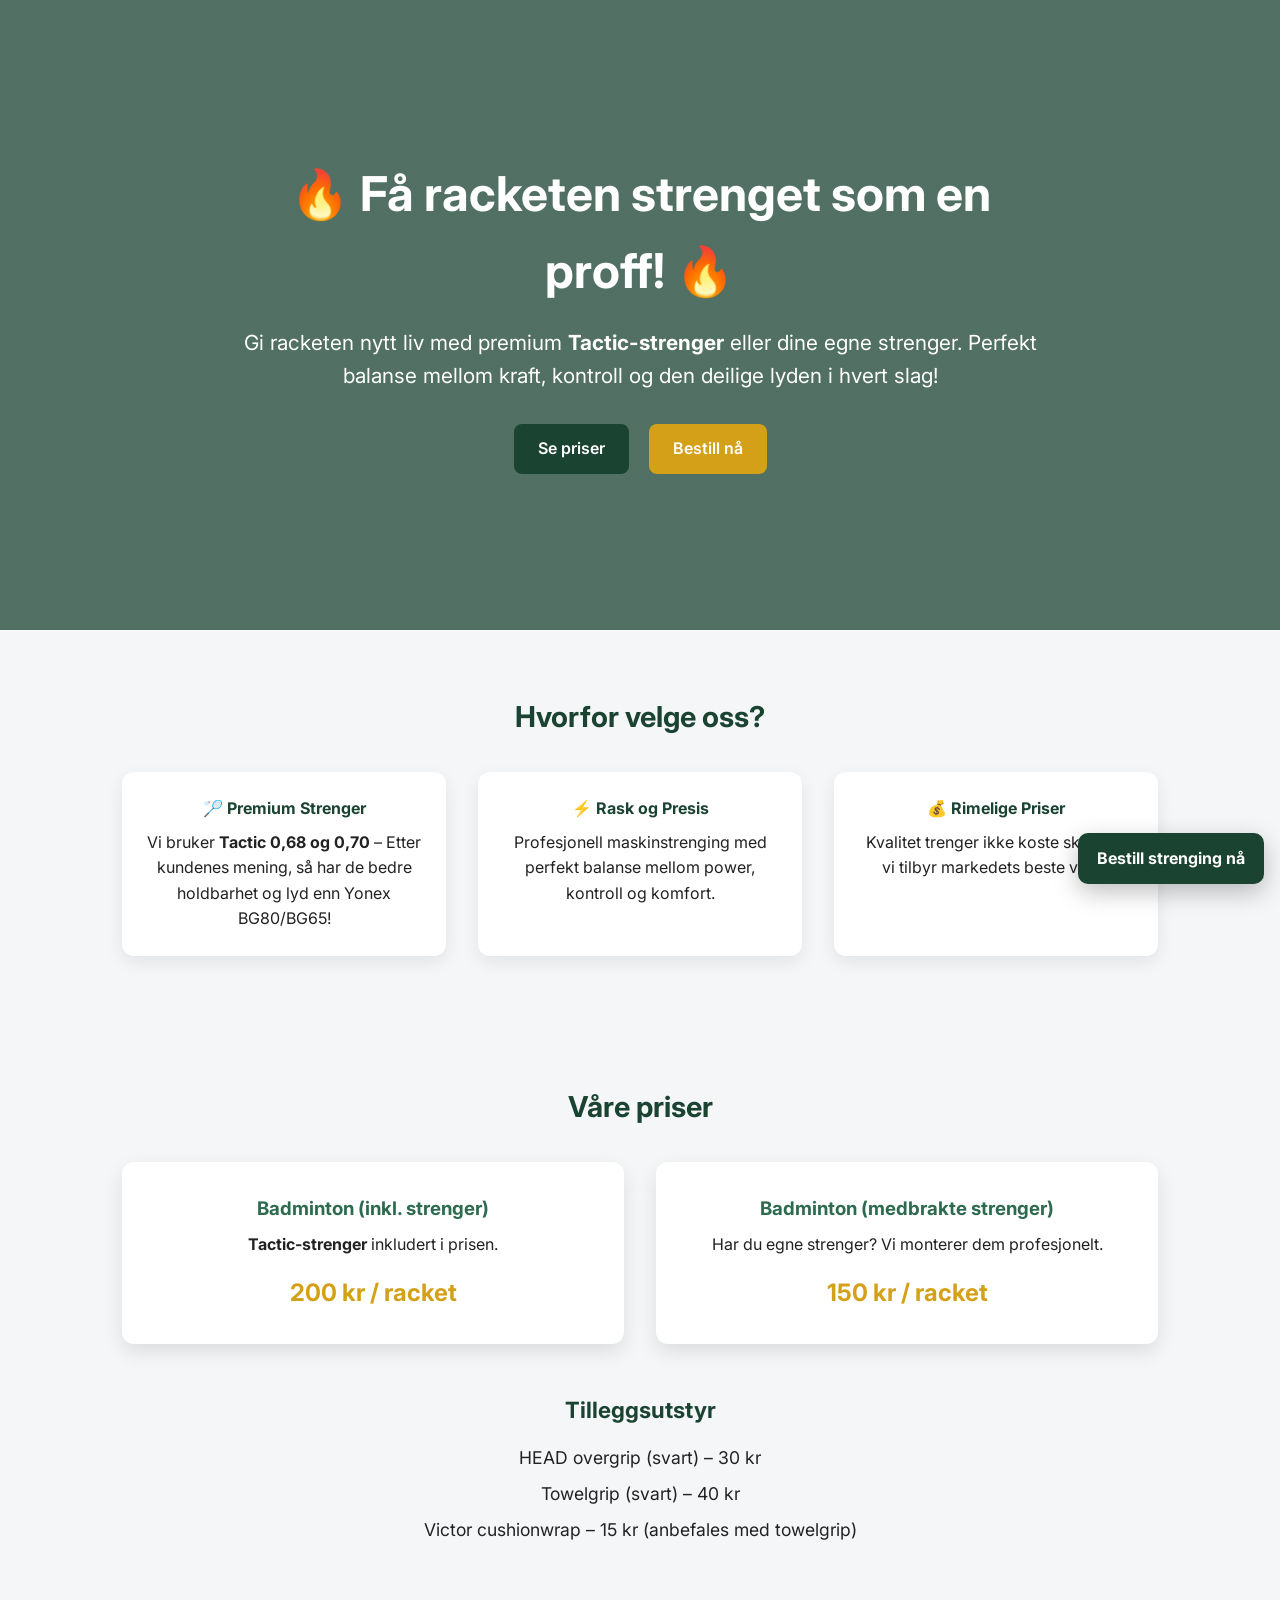
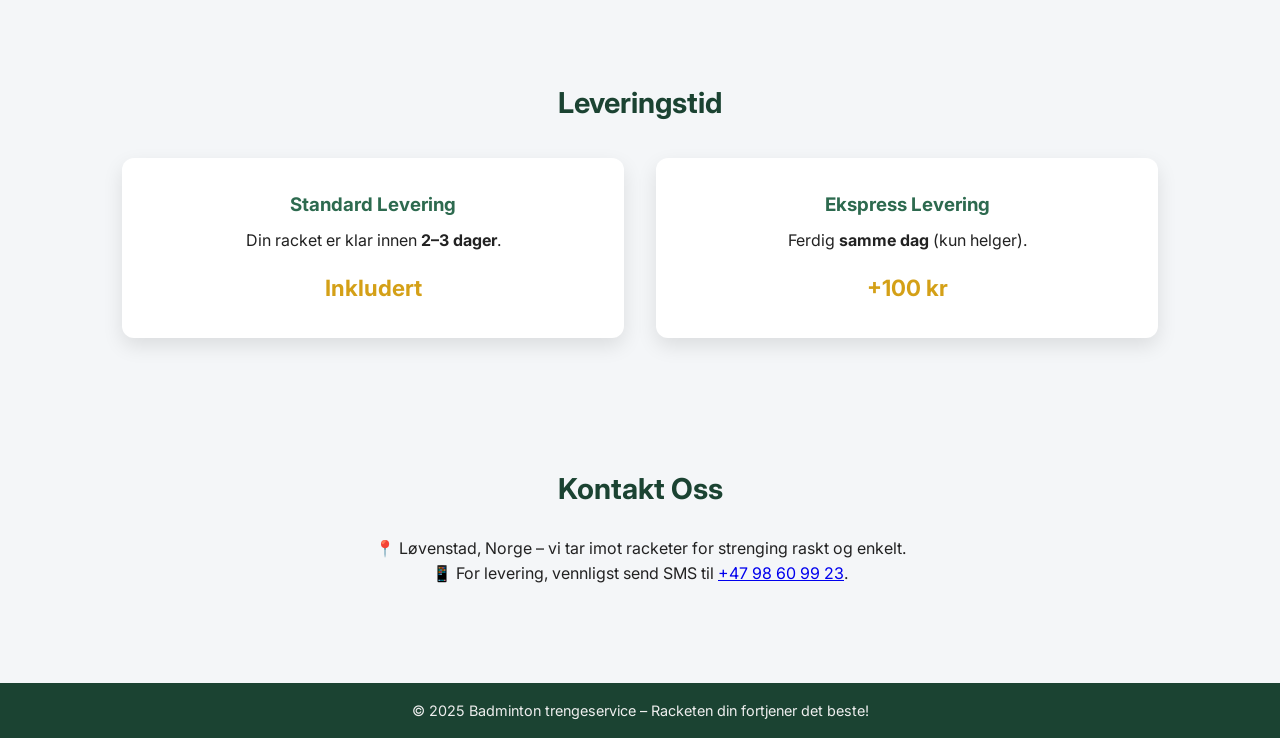
==== index.html @ 7129a5c1 "Endret bokstaver" ====
<!DOCTYPE html>
<html lang="no">
<head>
  <meta charset="utf-8" />
  <meta name="viewport" content="width=device-width,initial-scale=1" />
  <meta name="description" content="Profesjonell badminton strenging i Løvenstad – premium Tactic-strenger eller medbrakte strenger. Rask levering, rimelige priser og topp kvalitet.">
  <meta name="keywords" content="badminton strenging, racket strenging, tactic strenger, badminton Oslo, badminton Løvenstad, badminton strenging, strenging av racket, badminton strømmen, badminton lillestrøm">
  <meta name="author" content="Badminton strengeservice">
  <title>Badminton Strengeservice – Proff kvalitet til knallpris!</title>
  <link href="https://fonts.googleapis.com/css2?family=Inter:wght@400;600;700&display=swap" rel="stylesheet">
  <link rel="stylesheet" href="style.css">
</head>
<body>

  <!-- Hero -->
  <header class="hero">
    <div class="hero-content">
      <h1>🔥 Få racketen strenget som en proff! 🔥</h1>
      <p>Gi racketen nytt liv med premium <strong>Tactic-strenger</strong> eller dine egne strenger. Perfekt balanse mellom kraft, kontroll og den deilige lyden i hvert slag!</p>
      <div class="hero-buttons">
        <a class="btn-primary" href="#priser">Se priser</a>
        <a class="btn-secondary" href="#kontakt">Bestill nå</a>
      </div>
    </div>
  </header>

  <!-- Hvorfor velge oss -->
  <section class="why-us">
    <h2>Hvorfor velge oss?</h2>
    <div class="benefits">
      <div class="benefit">
        <h4>🏸 Premium Strenger</h4>
        <p>Vi bruker <strong>Tactic 0,68 og 0,70</strong> – Etter kundenes mening, så har de bedre holdbarhet og lyd enn Yonex BG80/BG65!</p>
      </div>
      <div class="benefit">
        <h4>⚡ Rask og Presis</h4>
        <p>Profesjonell maskinstrenging med perfekt balanse mellom power, kontroll og komfort.</p>
      </div>
      <div class="benefit">
        <h4>💰 Rimelige Priser</h4>
        <p>Kvalitet trenger ikke koste skjorta – vi tilbyr markedets beste verdi.</p>
      </div>
    </div>
  </section>

  <!-- Priser -->
  <section id="priser">
    <h2>Våre priser</h2>
    <div class="price-grid">
      <div class="price-card">
        <h3>Badminton (inkl. strenger)</h3>
        <p><strong>Tactic-strenger</strong> inkludert i prisen.</p>
        <div class="price">200 kr / racket</div>
      </div>
      <div class="price-card">
        <h3>Badminton (medbrakte strenger)</h3>
        <p>Har du egne strenger? Vi monterer dem profesjonelt.</p>
        <div class="price">150 kr / racket</div>
      </div>
    </div>

    <h3 class="extras-title">Tilleggsutstyr</h3>
    <ul class="extras-list">
      <li>HEAD overgrip (svart) – 30 kr</li>
      <li>Towelgrip (svart) – 40 kr</li>
      <li>Victor cushionwrap – 15 kr <span>(anbefales med towelgrip)</span></li>
    </ul>
  </section>

  <!-- Levering -->
  <section id="levering">
    <h2>Leveringstid</h2>
    <div class="delivery-grid">
      <div class="delivery-card">
        <h3>Standard Levering</h3>
        <p>Din racket er klar innen <strong>2–3 dager</strong>.</p>
        <div class="delivery-price">Inkludert</div>
      </div>
      <div class="delivery-card">
        <h3>Ekspress Levering</h3>
        <p>Ferdig <strong>samme dag</strong> (kun helger).</p>
        <div class="delivery-price">+100 kr</div>
      </div>
    </div>
  </section>

    <!-- Kontakt -->
    <section id="kontakt">
    <h2>Kontakt Oss</h2>
    <p>📍 Løvenstad, Norge – vi tar imot racketer for strenging raskt og enkelt.</p>
    <p>📱 For levering, vennligst send SMS til <a href="sms:+4798609923">+47 98 60 99 23</a>.</p>
    </section>

  <!-- Sticky CTA -->
  <a class="sticky-book" href="#kontakt">Bestill strenging nå</a>

  <footer>
    © 2025 Badminton trengeservice – Racketen din fortjener det beste!
  </footer>
</body>
</html>
---- style.css ----
/* Reset */
* { margin:0; padding:0; box-sizing:border-box; }
html, body { height:100%; }

/* Farger */
:root {
  --green-dark: #1b4332;
  --green-mid: #2d6a4f;
  --gold: #d4a017;
  --bg: #f4f6f8;
  --card: #ffffff;
  --text: #222;
}

body {
  font-family: 'Inter', sans-serif;
  color: var(--text);
  background: var(--bg);
  line-height: 1.6;
}

/* Hero */
.hero {
  display:flex;
  align-items:center;
  justify-content:center;
  text-align:center;
  min-height:70vh;
  padding:2rem;
  background:linear-gradient(rgba(27,67,50,0.75), rgba(27,67,50,0.75)),
    url('https://images.unsplash.com/photo-1605649304239-6d1a427dbe24?ixlib=rb-4.0.3&q=80&w=1600&fit=crop') center/cover no-repeat;
  color:#fff;
}
.hero-content { max-width: 800px; }
.hero h1 { font-size:2.5rem; margin-bottom:1rem; }
.hero p { font-size:1.2rem; margin-bottom:2rem; }
.hero-buttons a { margin:0 .5rem; }

/* Knapper */
.btn-primary, .btn-secondary {
  display:inline-block;
  padding:.75rem 1.5rem;
  border-radius:8px;
  text-decoration:none;
  font-weight:600;
  transition: all .2s ease;
}
.btn-primary {
  background: var(--green-dark);
  color: #fff;
}
.btn-primary:hover { background: var(--green-mid); }
.btn-secondary {
  background: var(--gold);
  color: #fff;
}
.btn-secondary:hover { background: #b8860b; }

/* Seksjoner */
section {
  padding:4rem 2rem;
  max-width:1100px;
  margin:0 auto;
  text-align:center;
}
h2 {
  font-size:1.8rem;
  margin-bottom:1.5rem;
  color: var(--green-dark);
}

/* Hvorfor oss */
.benefits {
  display:grid;
  grid-template-columns: repeat(auto-fit, minmax(250px, 1fr));
  gap:2rem;
  margin-top:2rem;
}
.benefit {
  background: var(--card);
  padding:1.5rem;
  border-radius:12px;
  box-shadow:0 6px 18px rgba(0,0,0,0.08);
}
.benefit h4 { margin-bottom:.5rem; color: var(--green-dark); }

/* Priser */
.price-grid {
  display:grid;
  grid-template-columns: repeat(auto-fit, minmax(280px, 1fr));
  gap:2rem;
  margin-top:2rem;
}
.price-card {
  background: var(--card);
  padding:2rem;
  border-radius:12px;
  box-shadow:0 8px 20px rgba(0,0,0,0.1);
}
.price-card h3 { color: var(--green-mid); margin-bottom:.5rem; }
.price { margin-top:1rem; font-size:1.5rem; font-weight:700; color: var(--gold); }

.extras-title { margin-top:3rem; font-size:1.4rem; color: var(--green-dark); }
.extras-list { list-style:none; margin-top:1rem; font-size:1.1rem; }
.extras-list li { margin:.5rem 0; }

/* Kontakt */
.contact-info {
  margin:1.5rem 0;
  font-size:1.1rem;
}
.contact-info p { margin:.5rem 0; }

/* Sticky knapp */
.sticky-book {
  position:fixed;
  right:1rem;
  bottom:1rem;
  z-index:999;
  background: var(--green-dark);
  color:#fff;
  padding:.8rem 1.2rem;
  border-radius:10px;
  text-decoration:none;
  font-weight:700;
  box-shadow:0 8px 25px rgba(0,0,0,0.25);
  transition: background .2s ease;
}
.sticky-book:hover { background: var(--green-mid); }

/* Footer */
footer {
  background: var(--green-dark);
  color:#eee;
  text-align:center;
  padding:1rem;
  font-size:.9rem;
  margin-top:2rem;
}

/* Levering */
.delivery-grid {
  display:grid;
  grid-template-columns: repeat(auto-fit, minmax(280px, 1fr));
  gap:2rem;
  margin-top:2rem;
}
.delivery-card {
  background: var(--card);
  padding:2rem;
  border-radius:12px;
  box-shadow:0 8px 20px rgba(0,0,0,0.1);
}
.delivery-card h3 { color: var(--green-mid); margin-bottom:.5rem; }
.delivery-price {
  margin-top:1rem;
  font-size:1.4rem;
  font-weight:700;
  color: var(--gold);
}

.delivery-note {
  margin-top: 1rem;
  font-size: 1.2rem;
  font-weight: 600;
  color: var(--green-dark);
}
.delivery-note a {
  color: var(--green-dark);
  text-decoration: underline;
}


/* Responsiv */
@media (min-width:900px) {
  .hero h1 { font-size:3rem; }
  .hero p { font-size:1.3rem; }
}
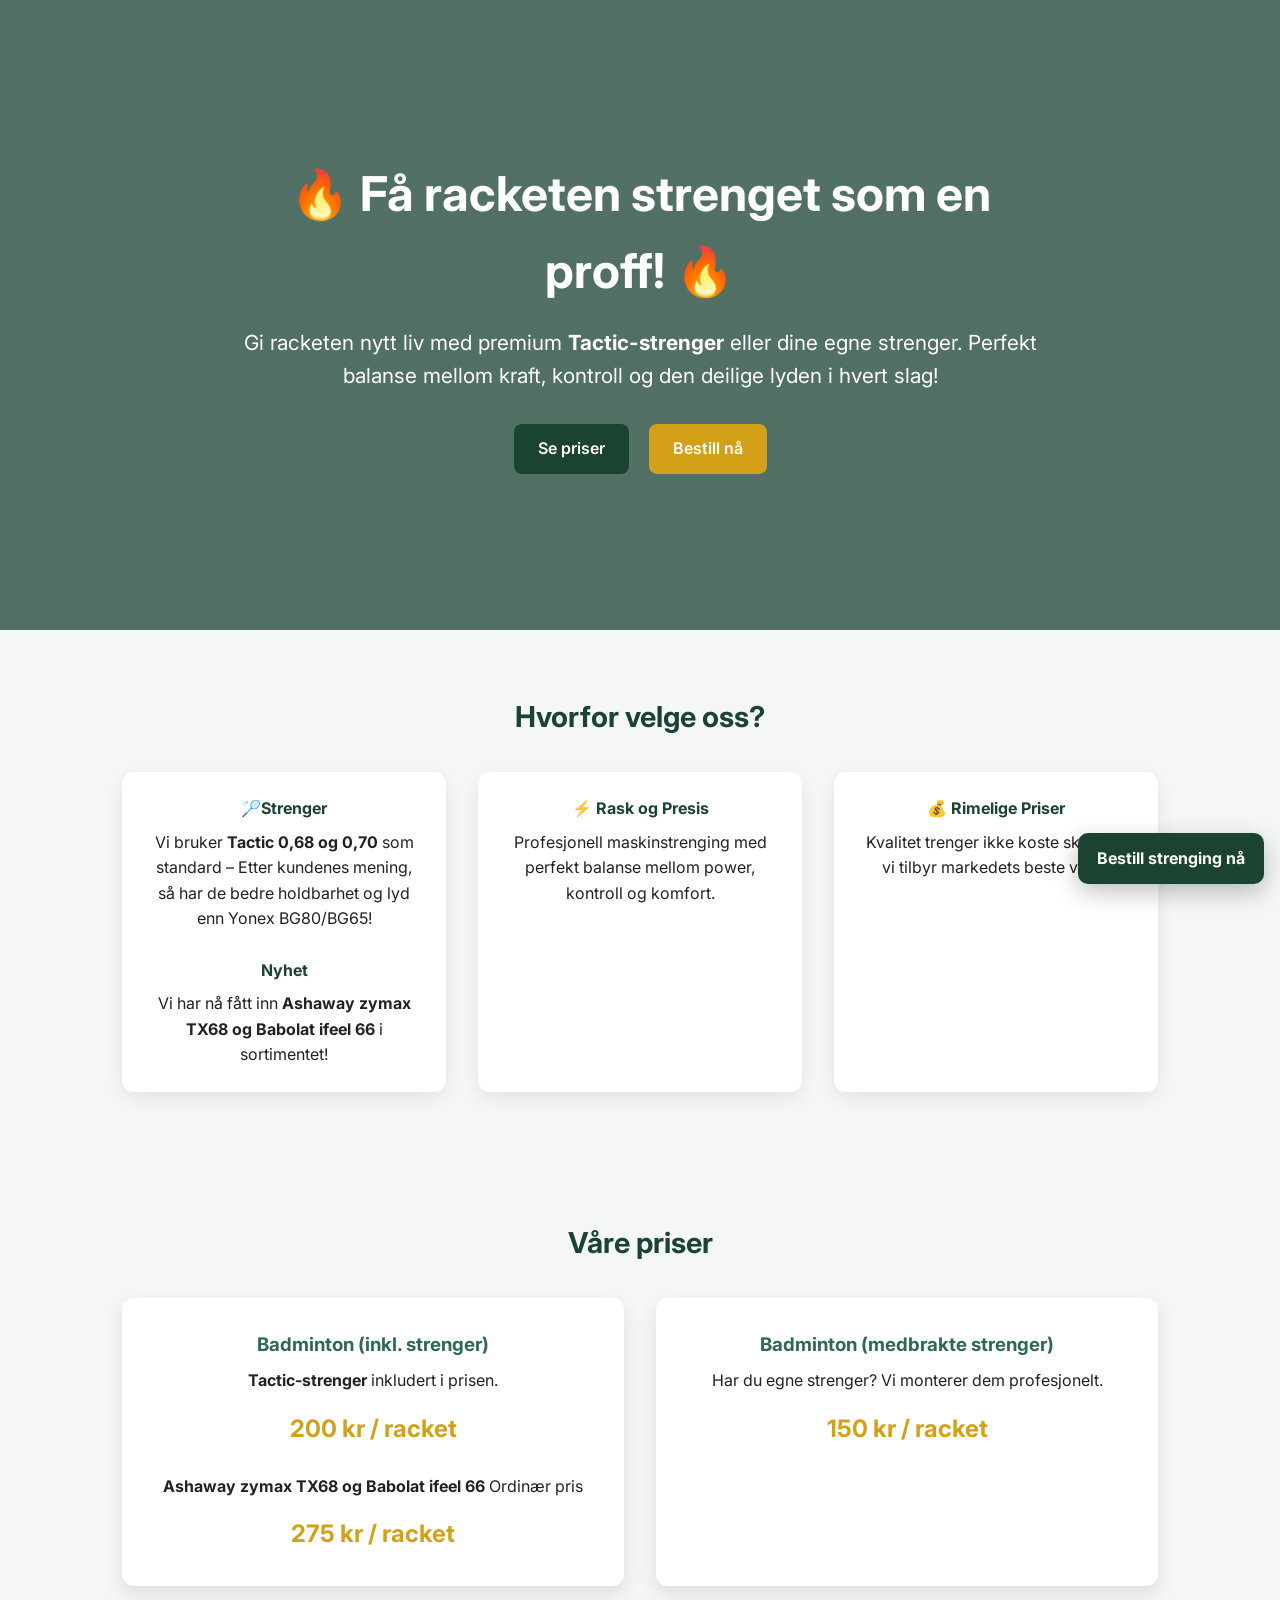
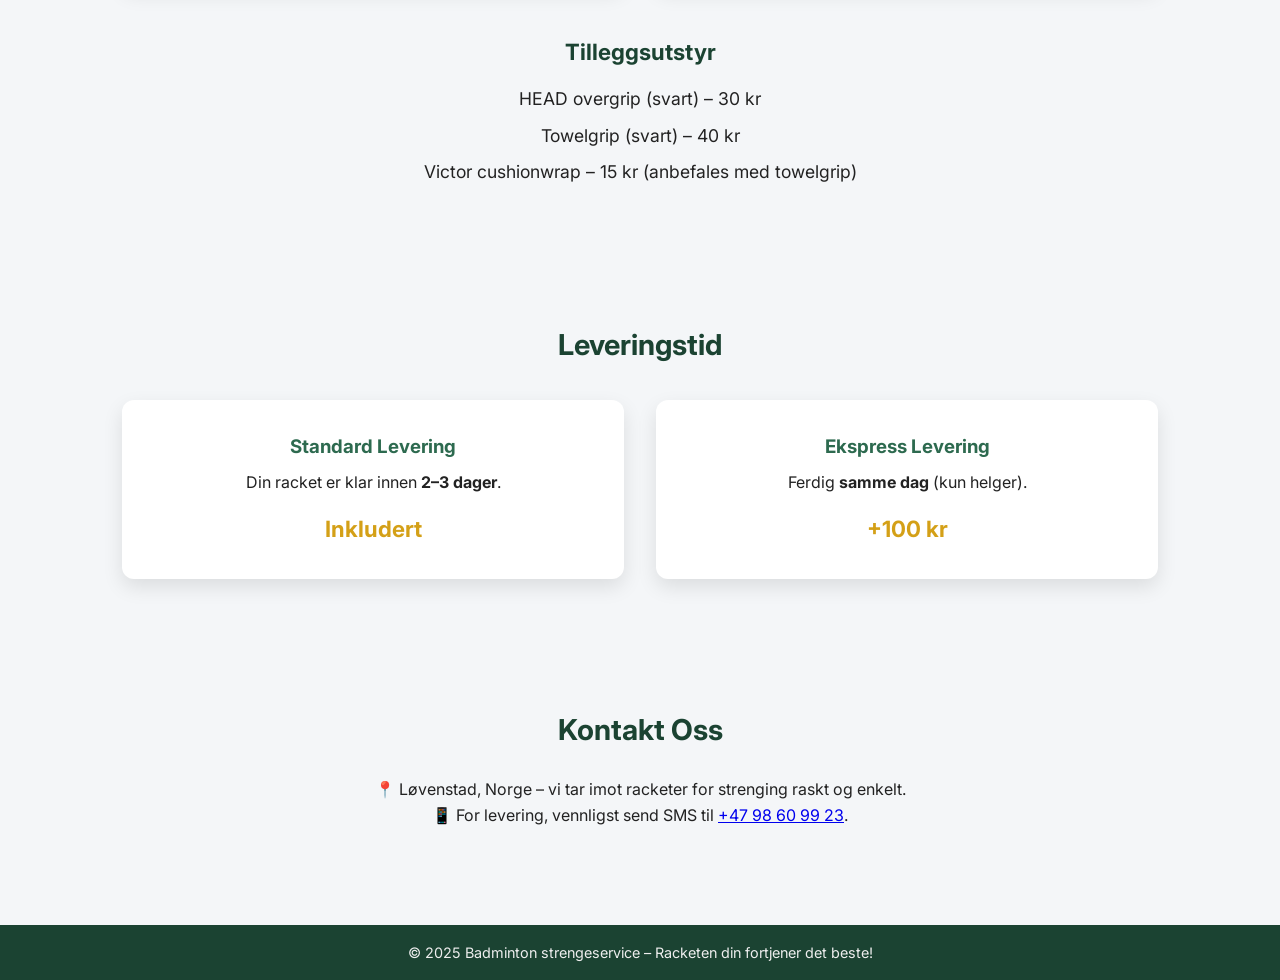
==== commit 1ada80f8: "Legge til nye strenger i lista" ====
--- a/index.html
+++ b/index.html
@@ -29,8 +29,11 @@
     <h2>Hvorfor velge oss?</h2>
     <div class="benefits">
       <div class="benefit">
-        <h4>🏸 Premium Strenger</h4>
-        <p>Vi bruker <strong>Tactic 0,68 og 0,70</strong> – Etter kundenes mening, så har de bedre holdbarhet og lyd enn Yonex BG80/BG65!</p>
+        <h4>🏸Strenger</h4>
+        <p>Vi bruker <strong>Tactic 0,68 og 0,70</strong> som standard – Etter kundenes mening, så har de bedre holdbarhet og lyd enn Yonex BG80/BG65!</p>
+        <br>
+        <h4>Nyhet</h4>
+        <p>Vi har nå fått inn <strong>Ashaway zymax TX68 og Babolat ifeel 66</strong> i sortimentet!</p>
       </div>
       <div class="benefit">
         <h4>⚡ Rask og Presis</h4>
@@ -51,6 +54,9 @@
         <h3>Badminton (inkl. strenger)</h3>
         <p><strong>Tactic-strenger</strong> inkludert i prisen.</p>
         <div class="price">200 kr / racket</div>
+        <br>
+        <p><strong>Ashaway zymax TX68 og Babolat ifeel 66</strong> Ordinær pris</p>
+        <div class="price">275 kr / racket</div>
       </div>
       <div class="price-card">
         <h3>Badminton (medbrakte strenger)</h3>
@@ -95,7 +101,7 @@
   <a class="sticky-book" href="#kontakt">Bestill strenging nå</a>
 
   <footer>
-    © 2025 Badminton trengeservice – Racketen din fortjener det beste!
+    © 2025 Badminton strengeservice – Racketen din fortjener det beste!
   </footer>
 </body>
 </html>
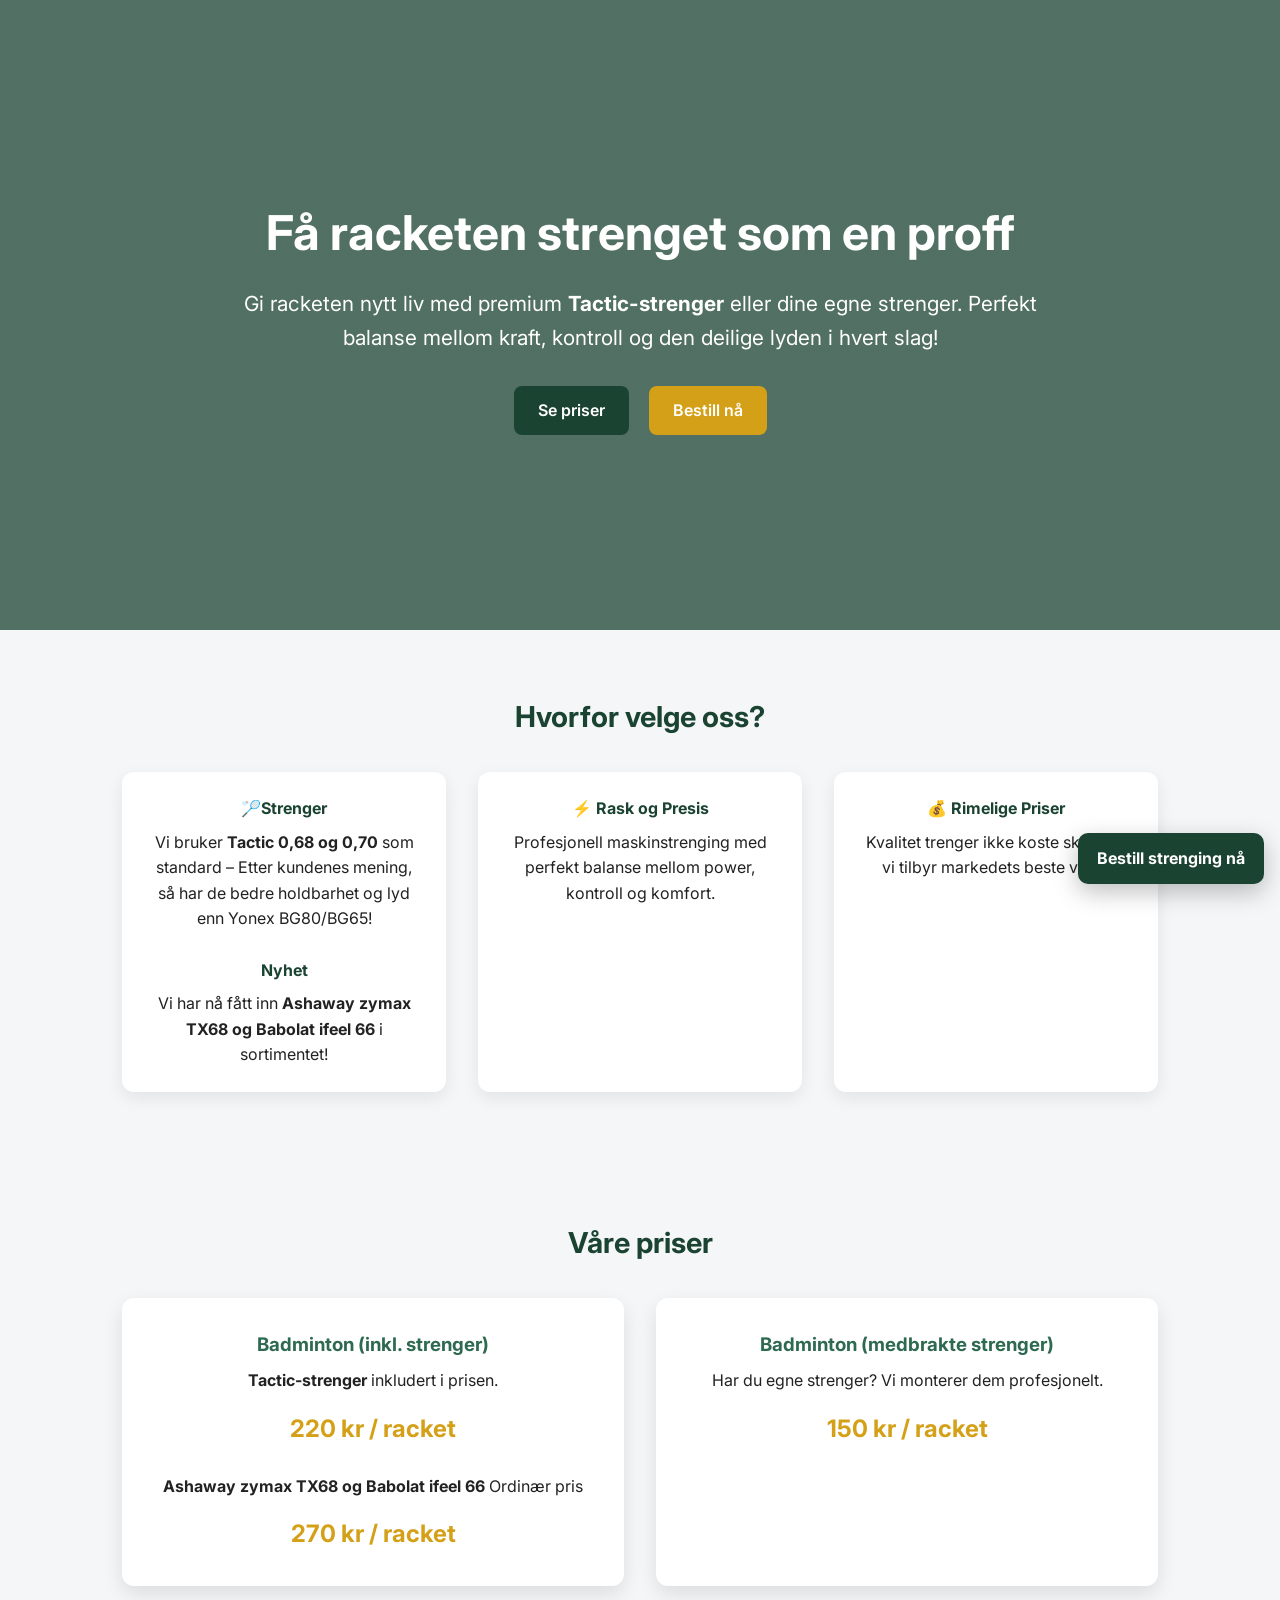
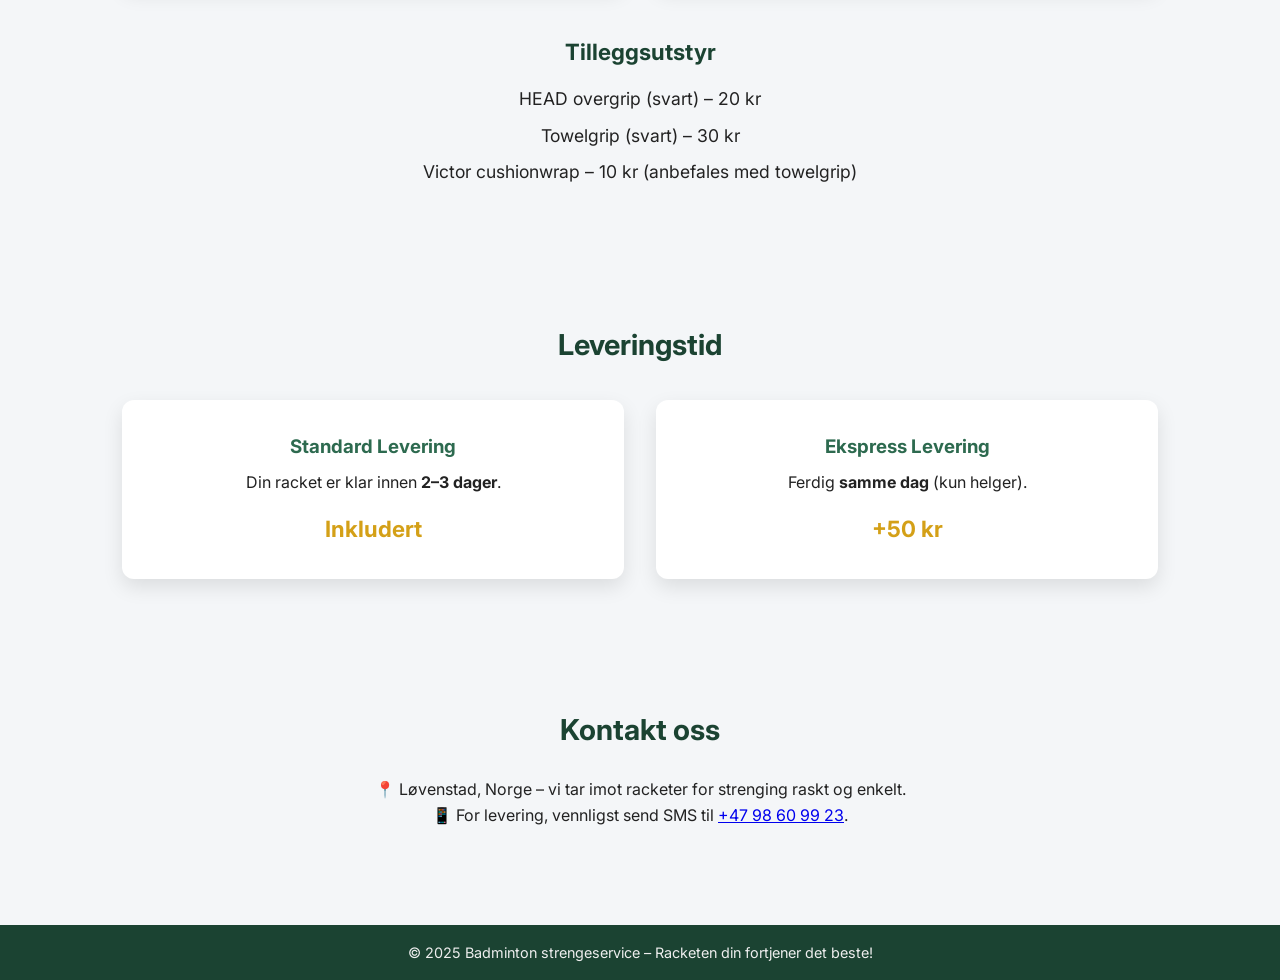
==== commit 2295be66: "endring av priser" ====
--- a/index.html
+++ b/index.html
@@ -15,7 +15,7 @@
   <!-- Hero -->
   <header class="hero">
     <div class="hero-content">
-      <h1>🔥 Få racketen strenget som en proff! 🔥</h1>
+      <h1>Få racketen strenget som en proff</h1>
       <p>Gi racketen nytt liv med premium <strong>Tactic-strenger</strong> eller dine egne strenger. Perfekt balanse mellom kraft, kontroll og den deilige lyden i hvert slag!</p>
       <div class="hero-buttons">
         <a class="btn-primary" href="#priser">Se priser</a>
@@ -53,10 +53,10 @@
       <div class="price-card">
         <h3>Badminton (inkl. strenger)</h3>
         <p><strong>Tactic-strenger</strong> inkludert i prisen.</p>
-        <div class="price">200 kr / racket</div>
+        <div class="price">220 kr / racket</div>
         <br>
         <p><strong>Ashaway zymax TX68 og Babolat ifeel 66</strong> Ordinær pris</p>
-        <div class="price">275 kr / racket</div>
+        <div class="price">270 kr / racket</div>
       </div>
       <div class="price-card">
         <h3>Badminton (medbrakte strenger)</h3>
@@ -67,9 +67,9 @@
 
     <h3 class="extras-title">Tilleggsutstyr</h3>
     <ul class="extras-list">
-      <li>HEAD overgrip (svart) – 30 kr</li>
-      <li>Towelgrip (svart) – 40 kr</li>
-      <li>Victor cushionwrap – 15 kr <span>(anbefales med towelgrip)</span></li>
+      <li>HEAD overgrip (svart) – 20 kr</li>
+      <li>Towelgrip (svart) – 30 kr</li>
+      <li>Victor cushionwrap – 10 kr <span>(anbefales med towelgrip)</span></li>
     </ul>
   </section>
 
@@ -85,14 +85,14 @@
       <div class="delivery-card">
         <h3>Ekspress Levering</h3>
         <p>Ferdig <strong>samme dag</strong> (kun helger).</p>
-        <div class="delivery-price">+100 kr</div>
+        <div class="delivery-price">+50 kr</div>
       </div>
     </div>
   </section>
 
     <!-- Kontakt -->
     <section id="kontakt">
-    <h2>Kontakt Oss</h2>
+    <h2>Kontakt oss</h2>
     <p>📍 Løvenstad, Norge – vi tar imot racketer for strenging raskt og enkelt.</p>
     <p>📱 For levering, vennligst send SMS til <a href="sms:+4798609923">+47 98 60 99 23</a>.</p>
     </section>
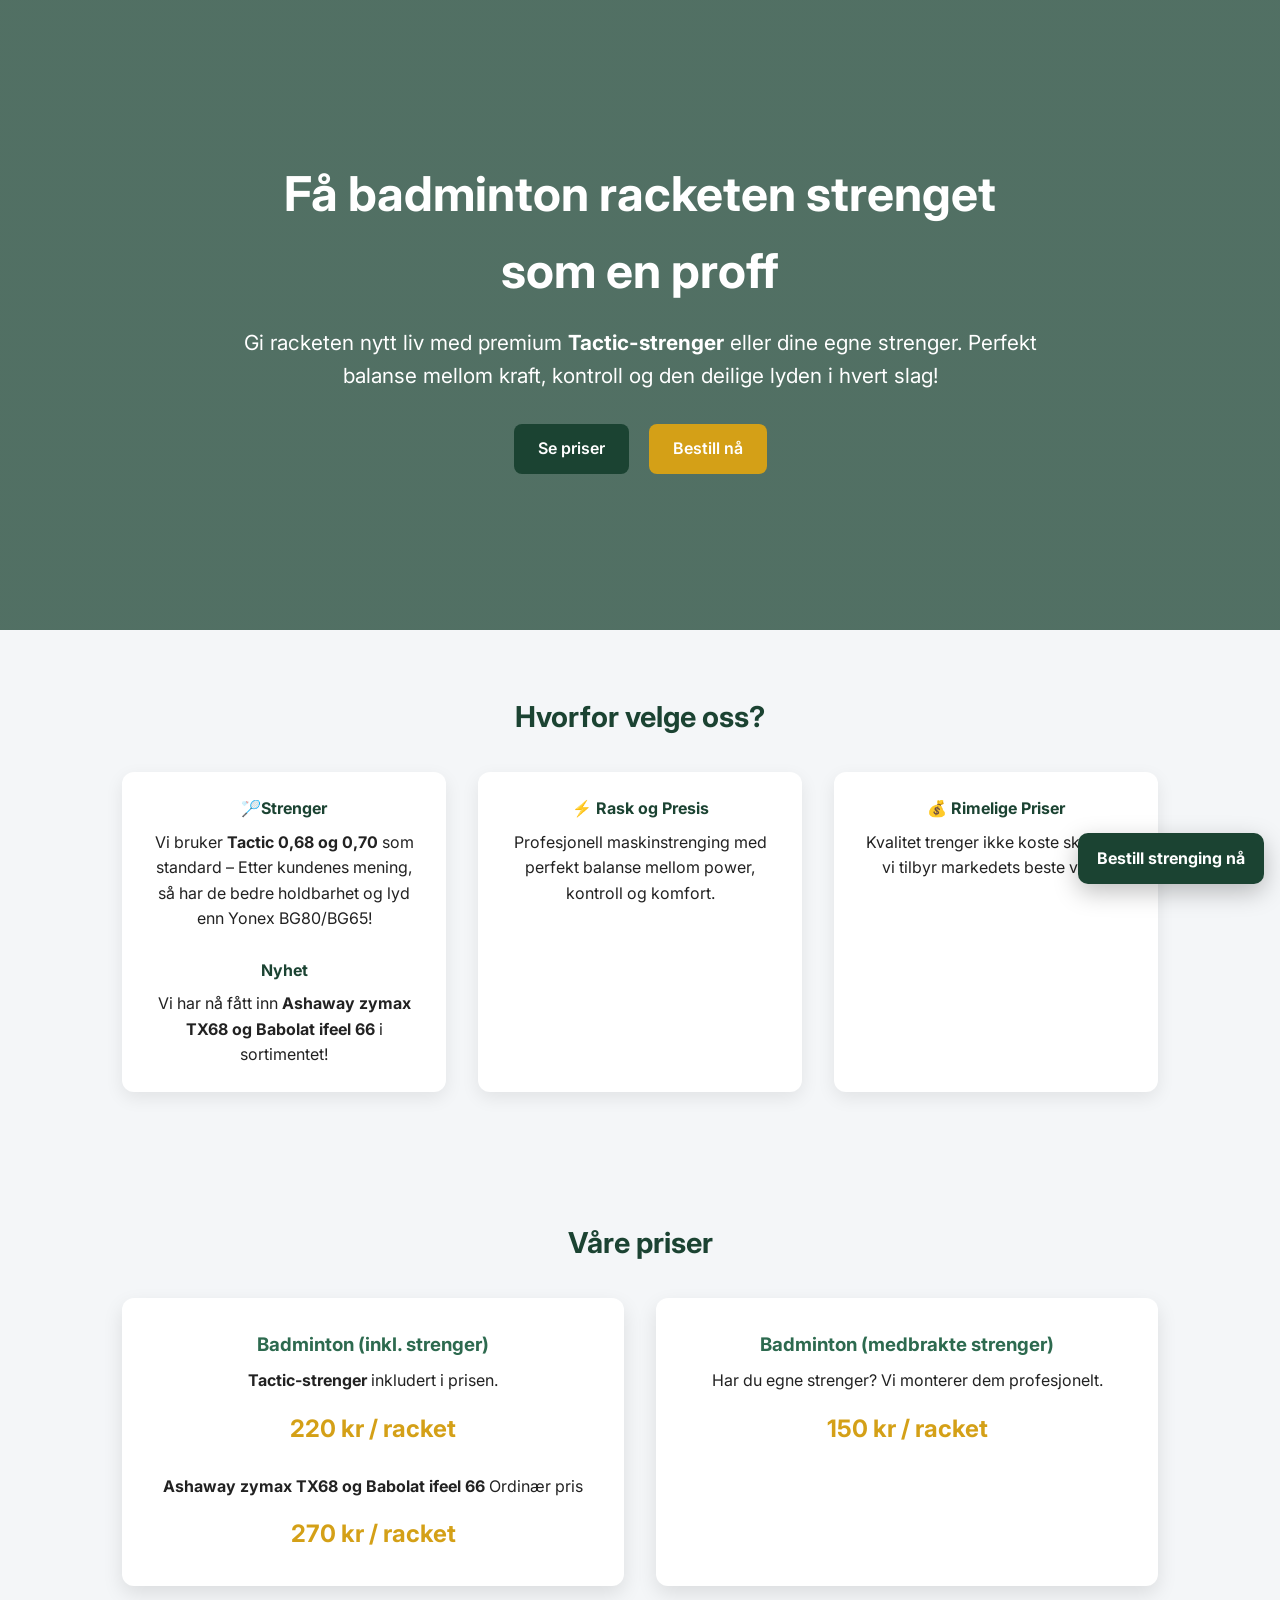
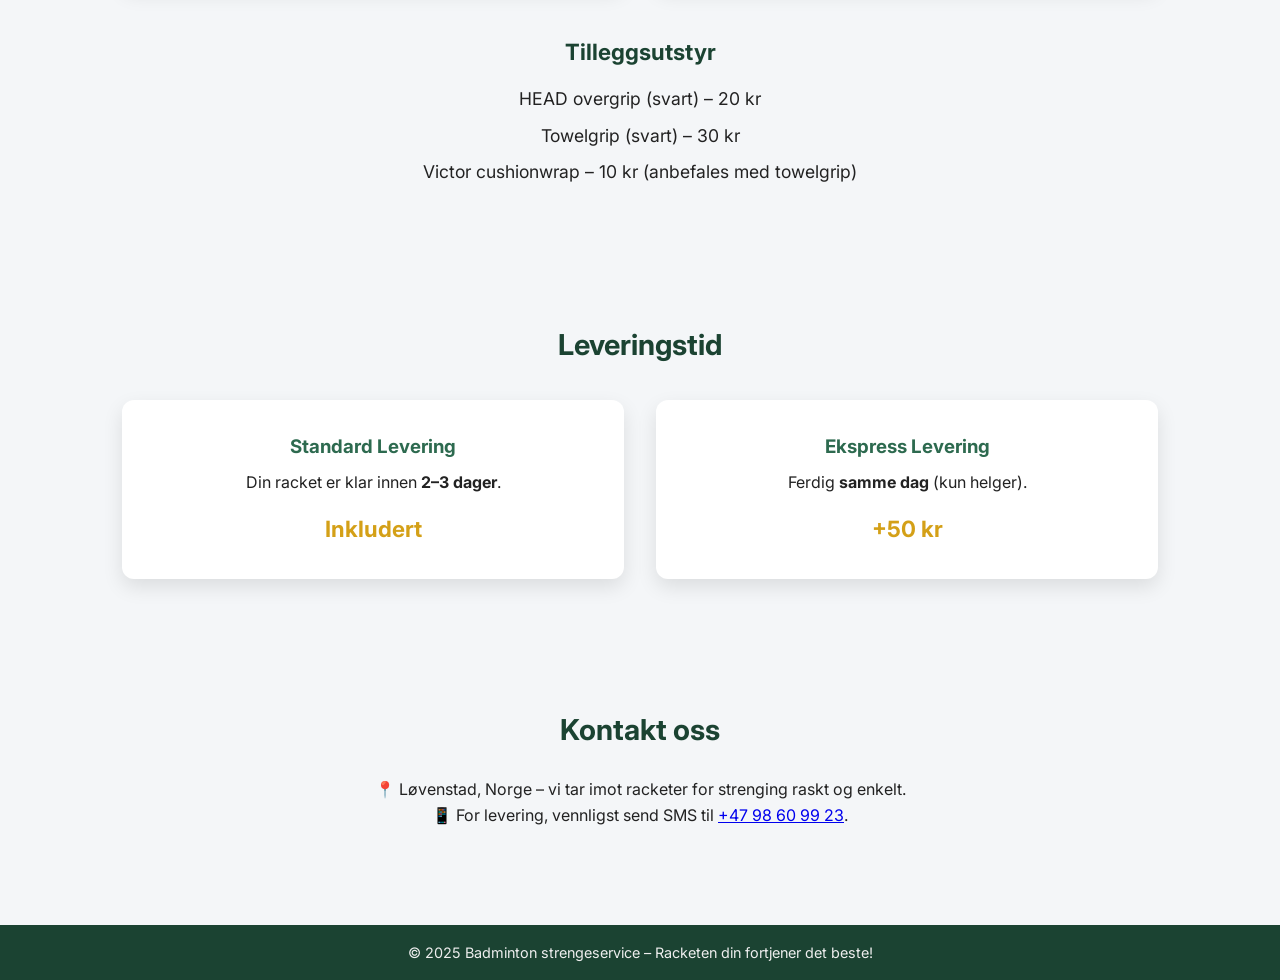
==== commit d1202c40: "change h1 to include badminton" ====
--- a/index.html
+++ b/index.html
@@ -15,7 +15,7 @@
   <!-- Hero -->
   <header class="hero">
     <div class="hero-content">
-      <h1>Få racketen strenget som en proff</h1>
+      <h1>Få badminton racketen strenget som en proff</h1>
       <p>Gi racketen nytt liv med premium <strong>Tactic-strenger</strong> eller dine egne strenger. Perfekt balanse mellom kraft, kontroll og den deilige lyden i hvert slag!</p>
       <div class="hero-buttons">
         <a class="btn-primary" href="#priser">Se priser</a>
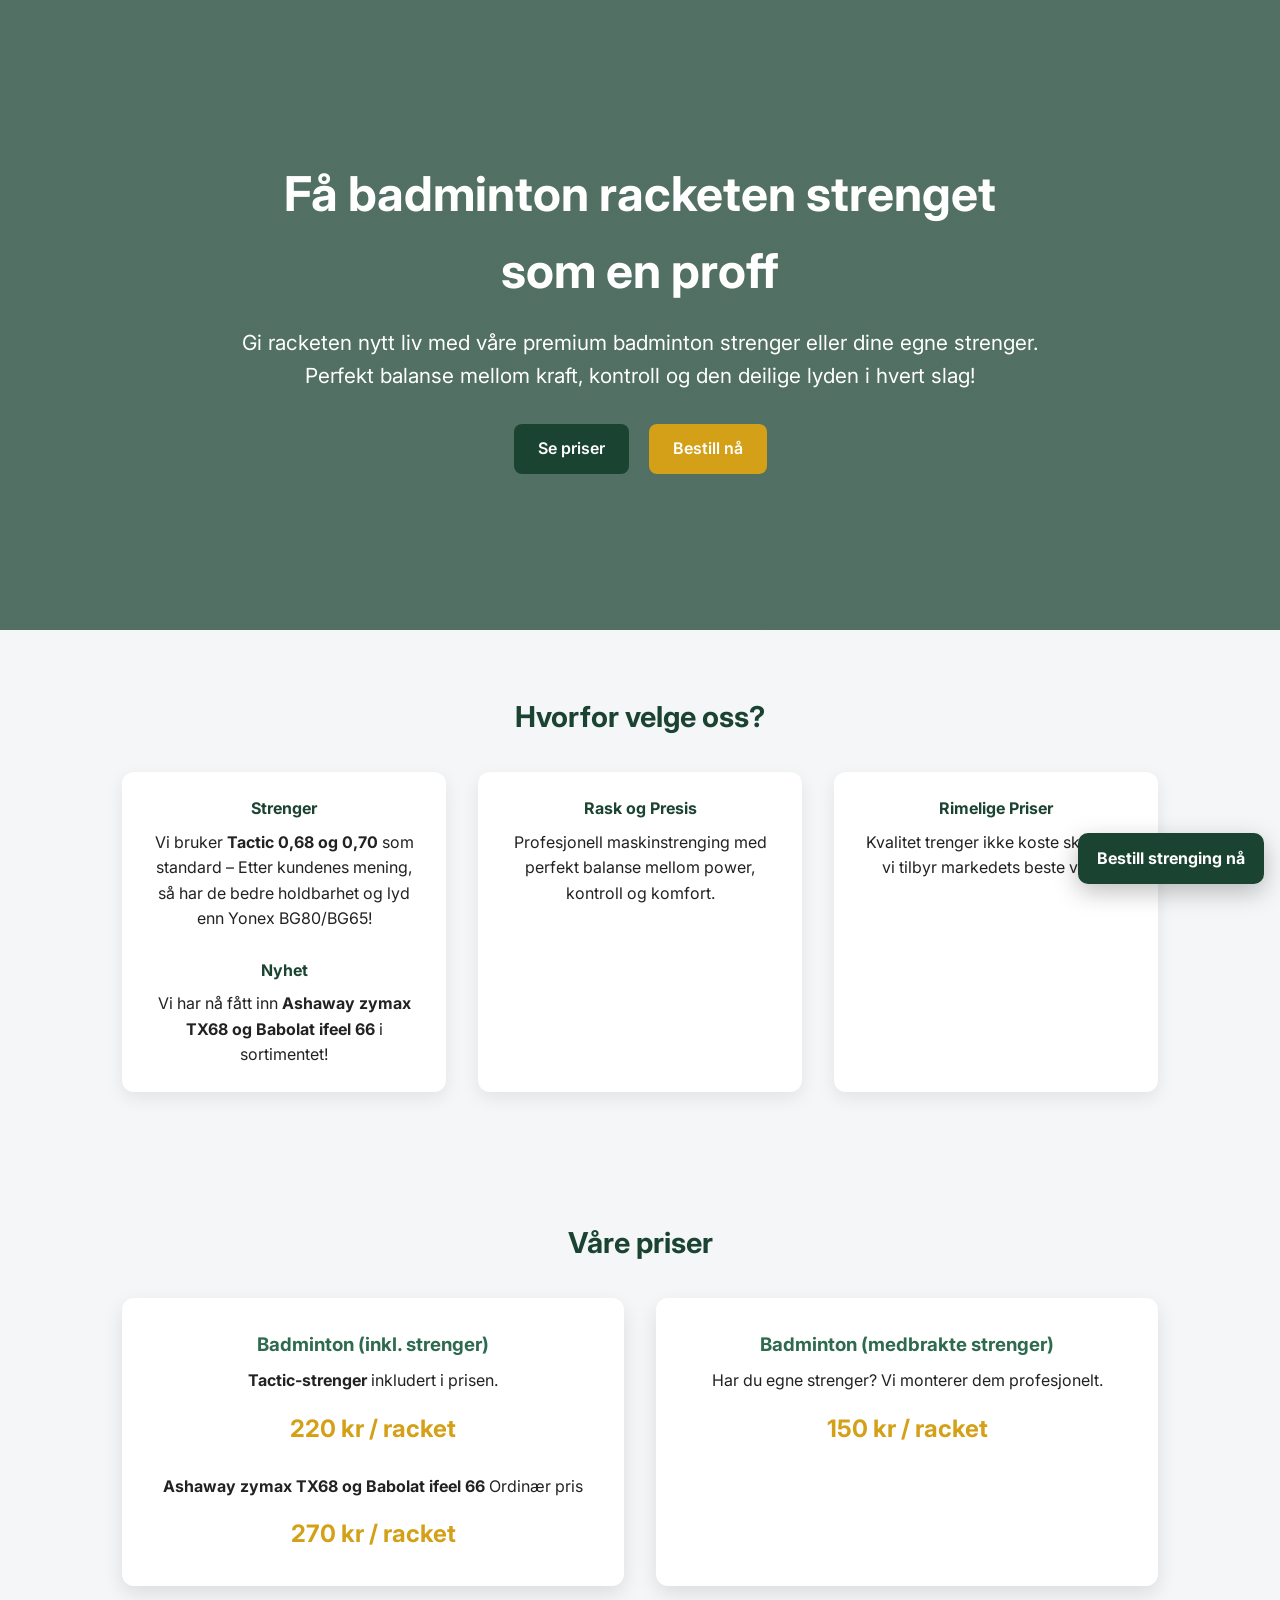
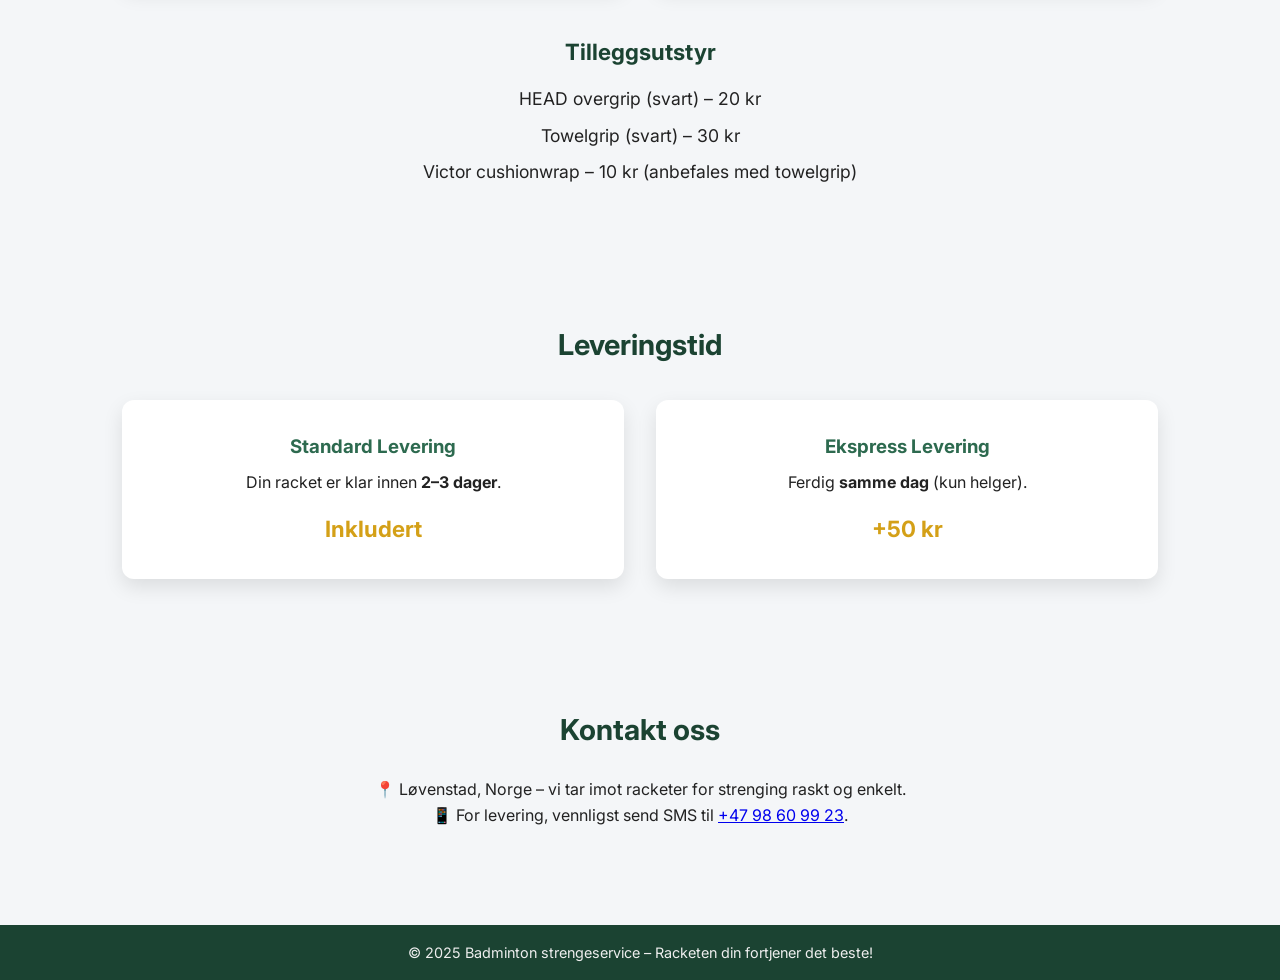
==== commit ff6ac106: "change from tactic to general description" ====
--- a/index.html
+++ b/index.html
@@ -16,7 +16,7 @@
   <header class="hero">
     <div class="hero-content">
       <h1>Få badminton racketen strenget som en proff</h1>
-      <p>Gi racketen nytt liv med premium <strong>Tactic-strenger</strong> eller dine egne strenger. Perfekt balanse mellom kraft, kontroll og den deilige lyden i hvert slag!</p>
+      <p>Gi racketen nytt liv med våre premium badminton strenger eller dine egne strenger. Perfekt balanse mellom kraft, kontroll og den deilige lyden i hvert slag!</p>
       <div class="hero-buttons">
         <a class="btn-primary" href="#priser">Se priser</a>
         <a class="btn-secondary" href="#kontakt">Bestill nå</a>
@@ -29,18 +29,18 @@
     <h2>Hvorfor velge oss?</h2>
     <div class="benefits">
       <div class="benefit">
-        <h4>🏸Strenger</h4>
+        <h4>Strenger</h4>
         <p>Vi bruker <strong>Tactic 0,68 og 0,70</strong> som standard – Etter kundenes mening, så har de bedre holdbarhet og lyd enn Yonex BG80/BG65!</p>
         <br>
         <h4>Nyhet</h4>
         <p>Vi har nå fått inn <strong>Ashaway zymax TX68 og Babolat ifeel 66</strong> i sortimentet!</p>
       </div>
       <div class="benefit">
-        <h4>⚡ Rask og Presis</h4>
+        <h4>Rask og Presis</h4>
         <p>Profesjonell maskinstrenging med perfekt balanse mellom power, kontroll og komfort.</p>
       </div>
       <div class="benefit">
-        <h4>💰 Rimelige Priser</h4>
+        <h4>Rimelige Priser</h4>
         <p>Kvalitet trenger ikke koste skjorta – vi tilbyr markedets beste verdi.</p>
       </div>
     </div>
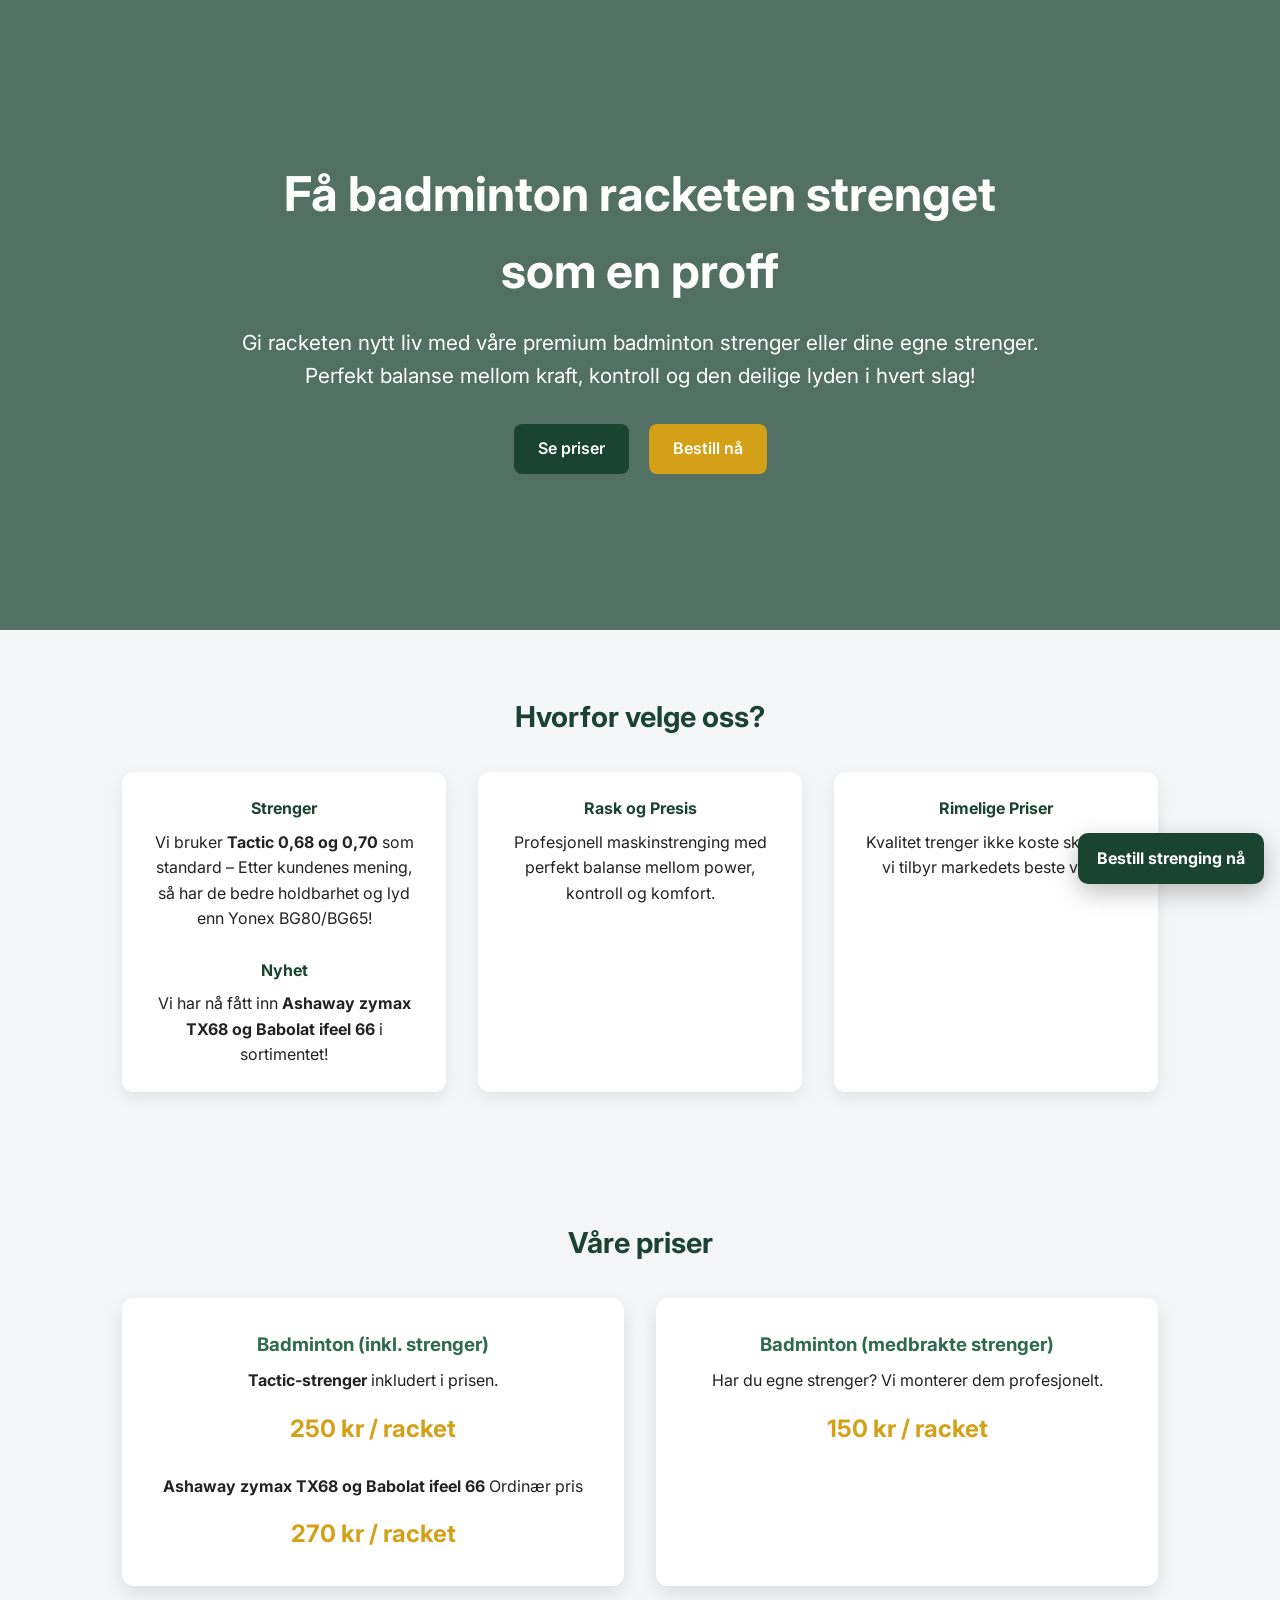
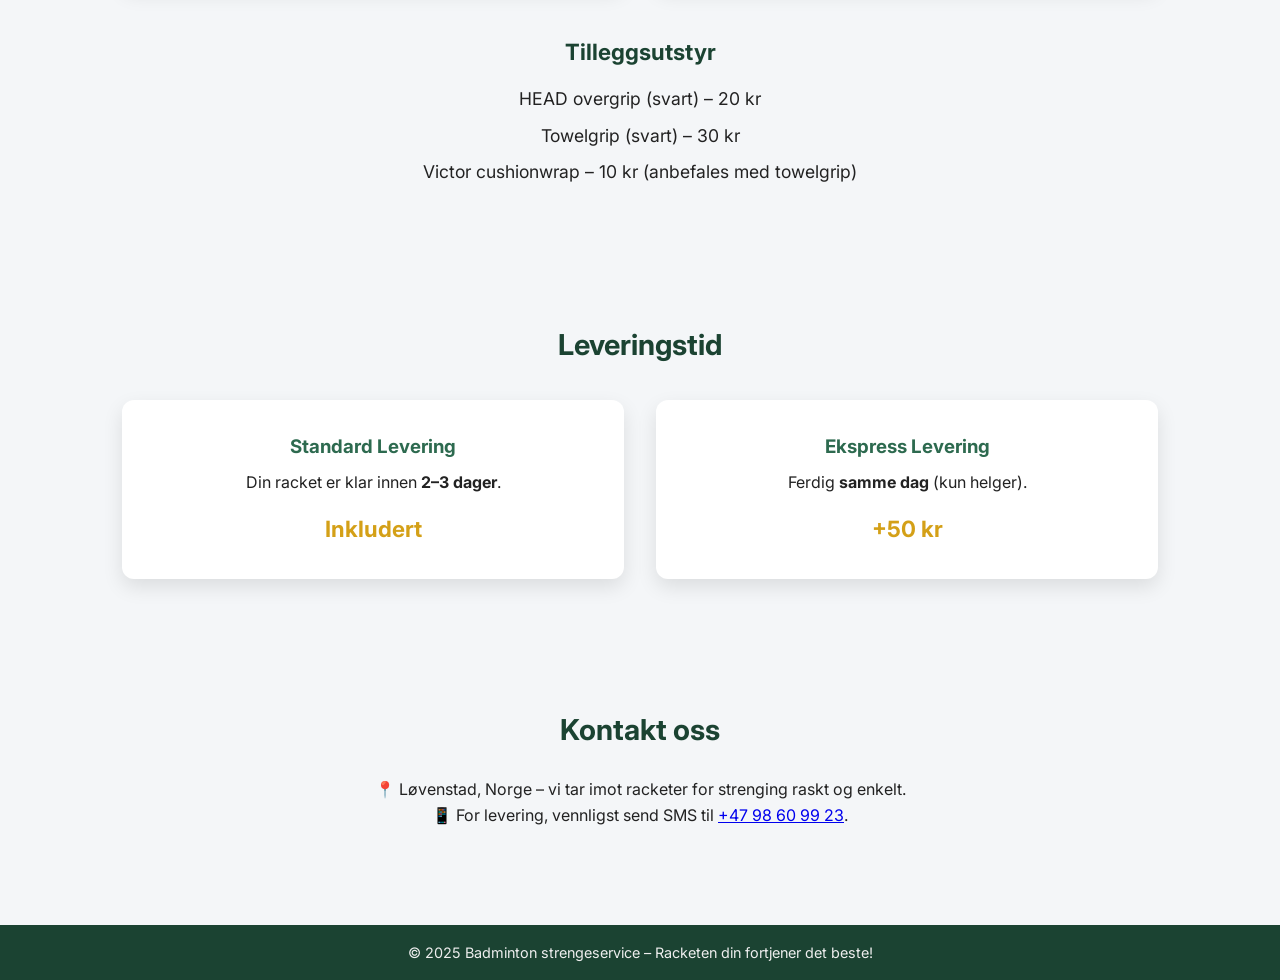
==== commit ca8901d0: "change price" ====
--- a/index.html
+++ b/index.html
@@ -53,7 +53,7 @@
       <div class="price-card">
         <h3>Badminton (inkl. strenger)</h3>
         <p><strong>Tactic-strenger</strong> inkludert i prisen.</p>
-        <div class="price">220 kr / racket</div>
+        <div class="price">250 kr / racket</div>
         <br>
         <p><strong>Ashaway zymax TX68 og Babolat ifeel 66</strong> Ordinær pris</p>
         <div class="price">270 kr / racket</div>
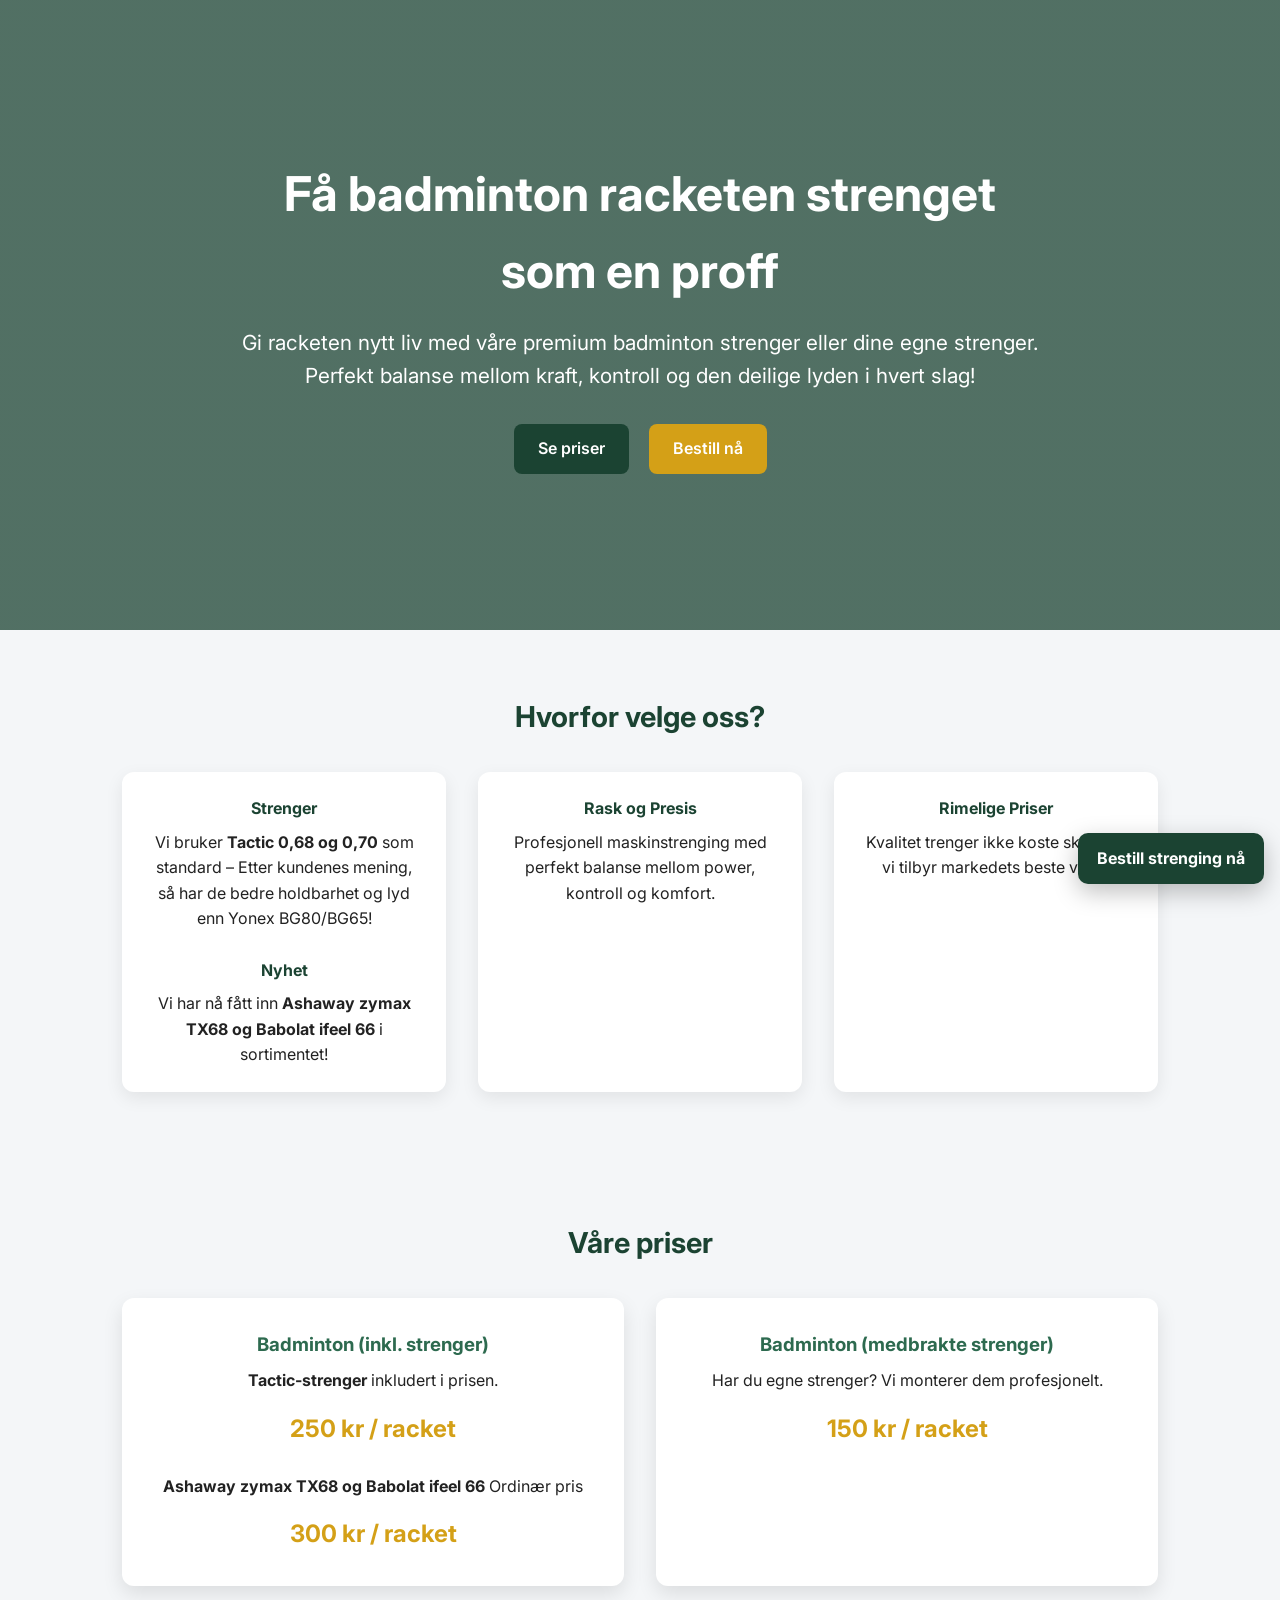
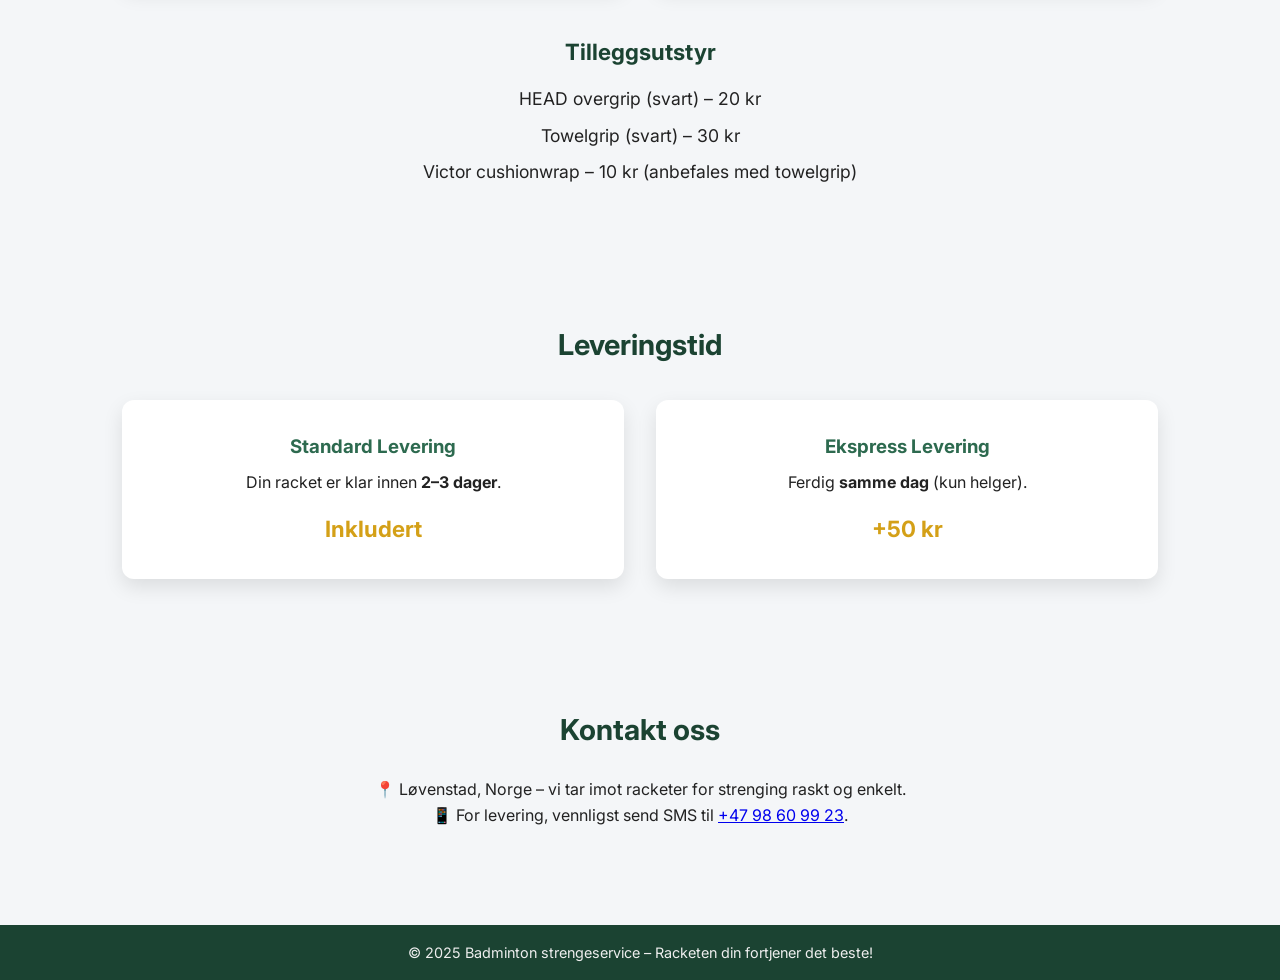
==== commit 30bb18a3: "adjust ashaway price" ====
--- a/index.html
+++ b/index.html
@@ -56,7 +56,7 @@
         <div class="price">250 kr / racket</div>
         <br>
         <p><strong>Ashaway zymax TX68 og Babolat ifeel 66</strong> Ordinær pris</p>
-        <div class="price">270 kr / racket</div>
+        <div class="price">300 kr / racket</div>
       </div>
       <div class="price-card">
         <h3>Badminton (medbrakte strenger)</h3>
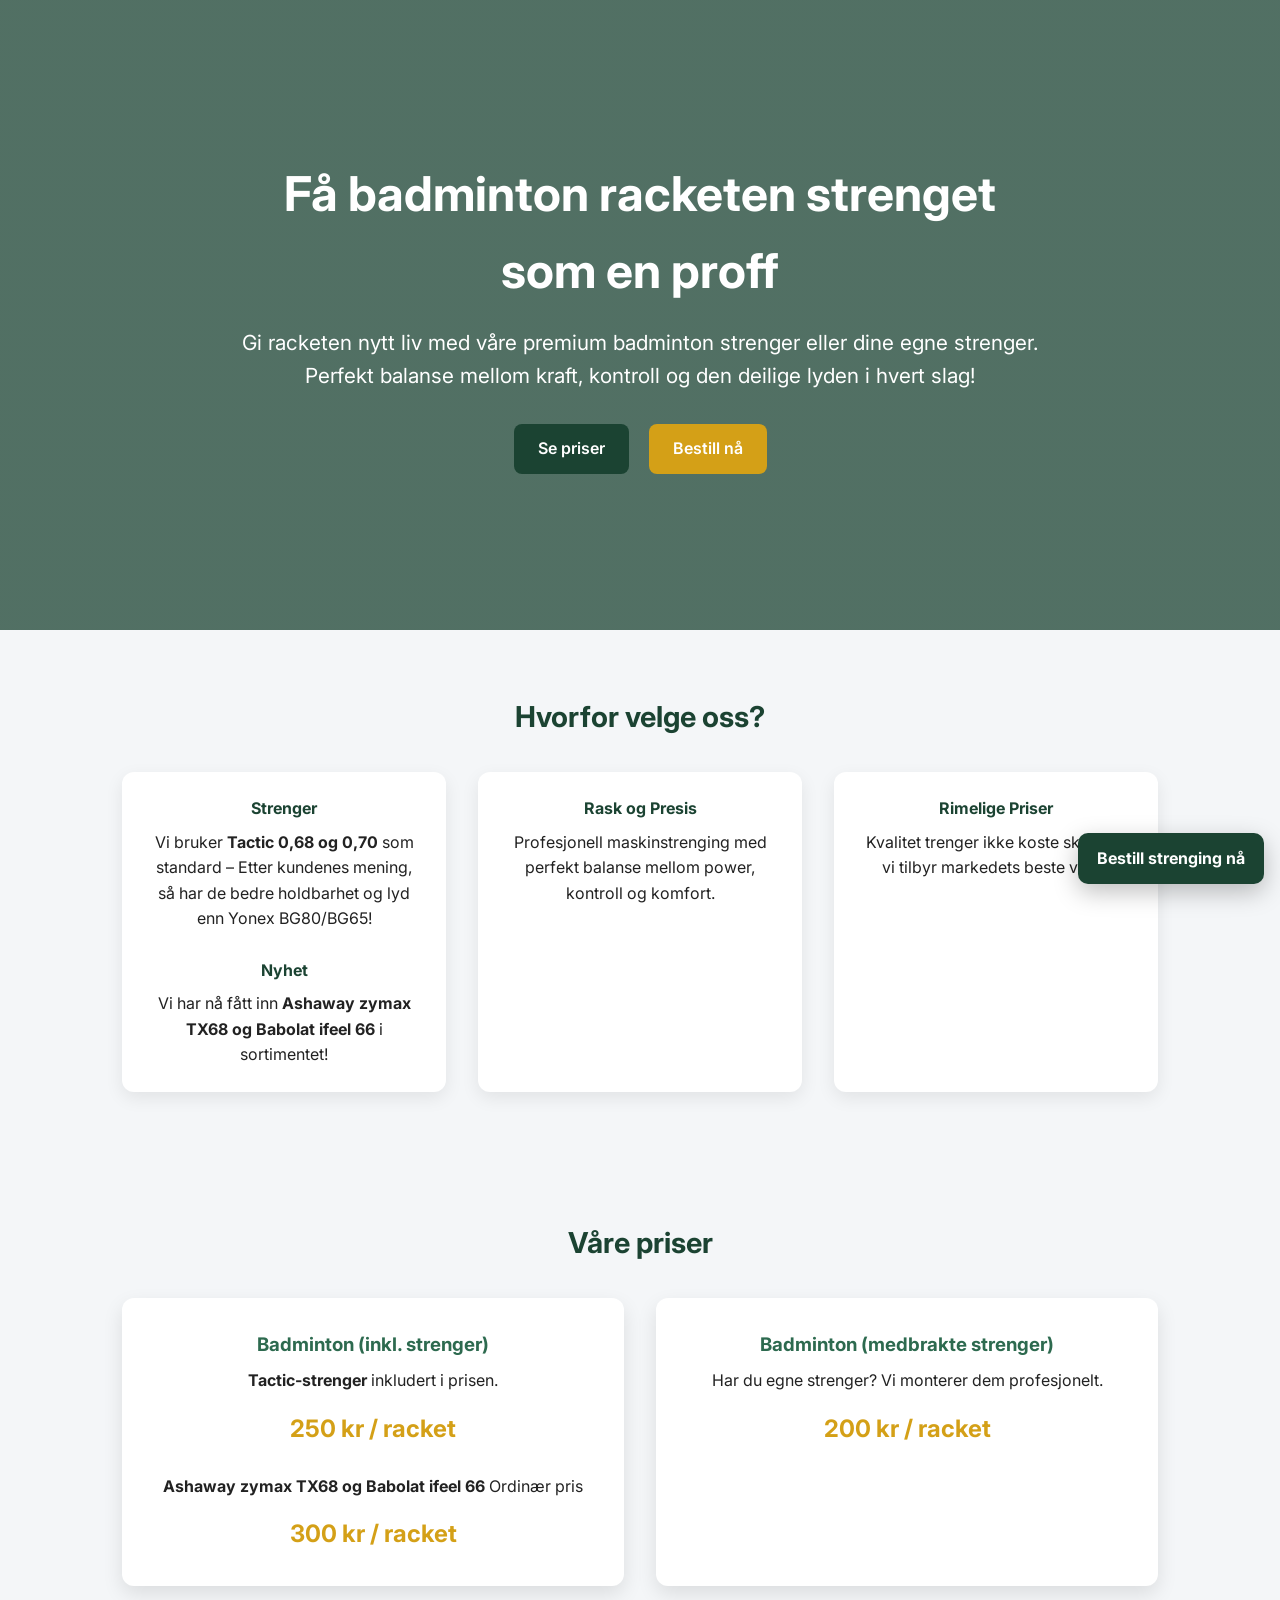
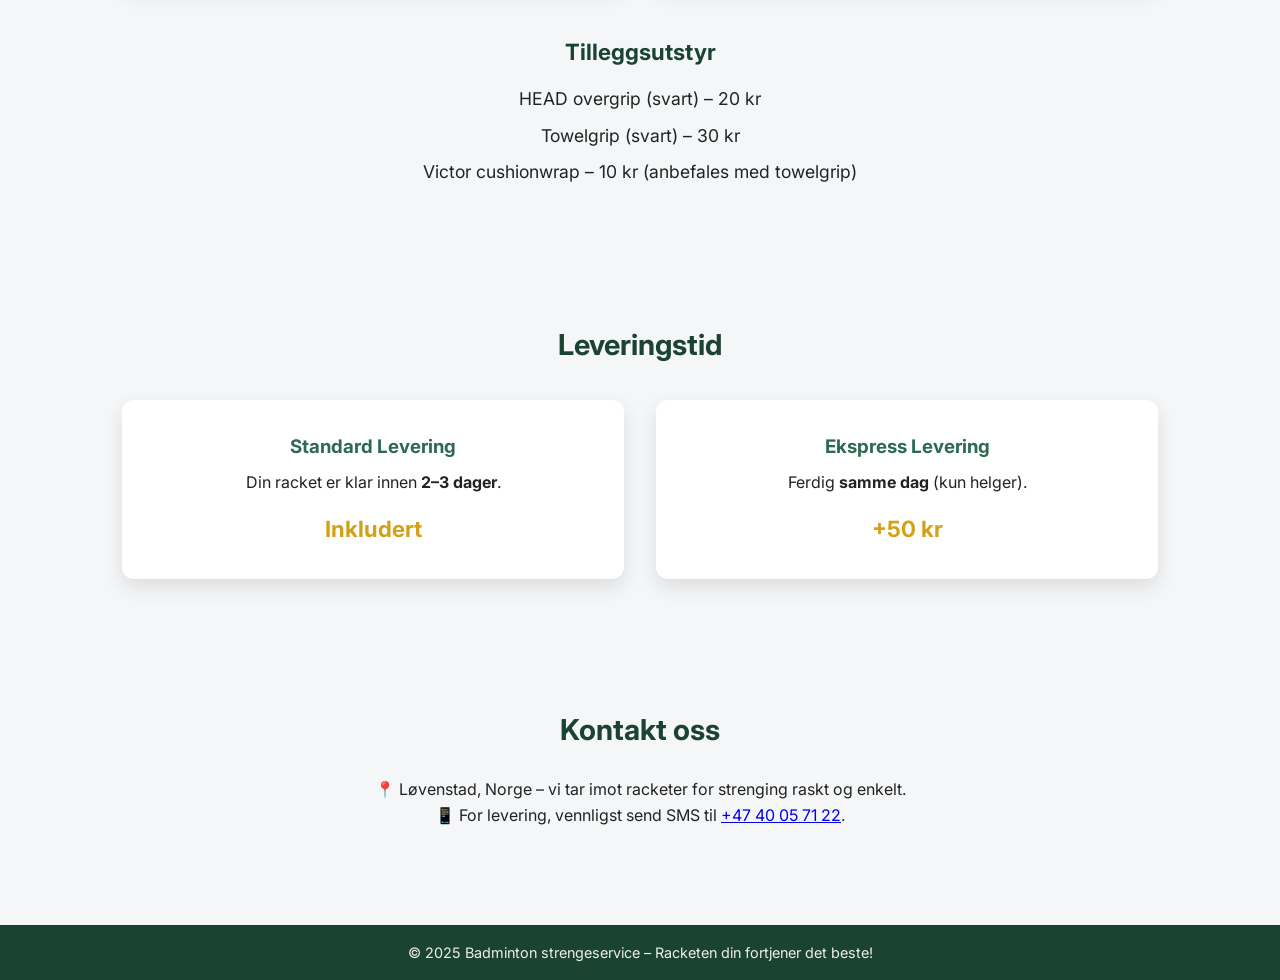
==== commit ccf89af6: "update price" ====
--- a/index.html
+++ b/index.html
@@ -61,7 +61,7 @@
       <div class="price-card">
         <h3>Badminton (medbrakte strenger)</h3>
         <p>Har du egne strenger? Vi monterer dem profesjonelt.</p>
-        <div class="price">150 kr / racket</div>
+        <div class="price">200 kr / racket</div>
       </div>
     </div>
 
@@ -94,7 +94,7 @@
     <section id="kontakt">
     <h2>Kontakt oss</h2>
     <p>📍 Løvenstad, Norge – vi tar imot racketer for strenging raskt og enkelt.</p>
-    <p>📱 For levering, vennligst send SMS til <a href="sms:+4798609923">+47 98 60 99 23</a>.</p>
+    <p>📱 For levering, vennligst send SMS til <a href="sms:+4740057122">+47 40 05 71 22</a>.</p>
     </section>
 
   <!-- Sticky CTA -->
@@ -104,4 +104,4 @@
     © 2025 Badminton strengeservice – Racketen din fortjener det beste!
   </footer>
 </body>
-</html>
+</html>
